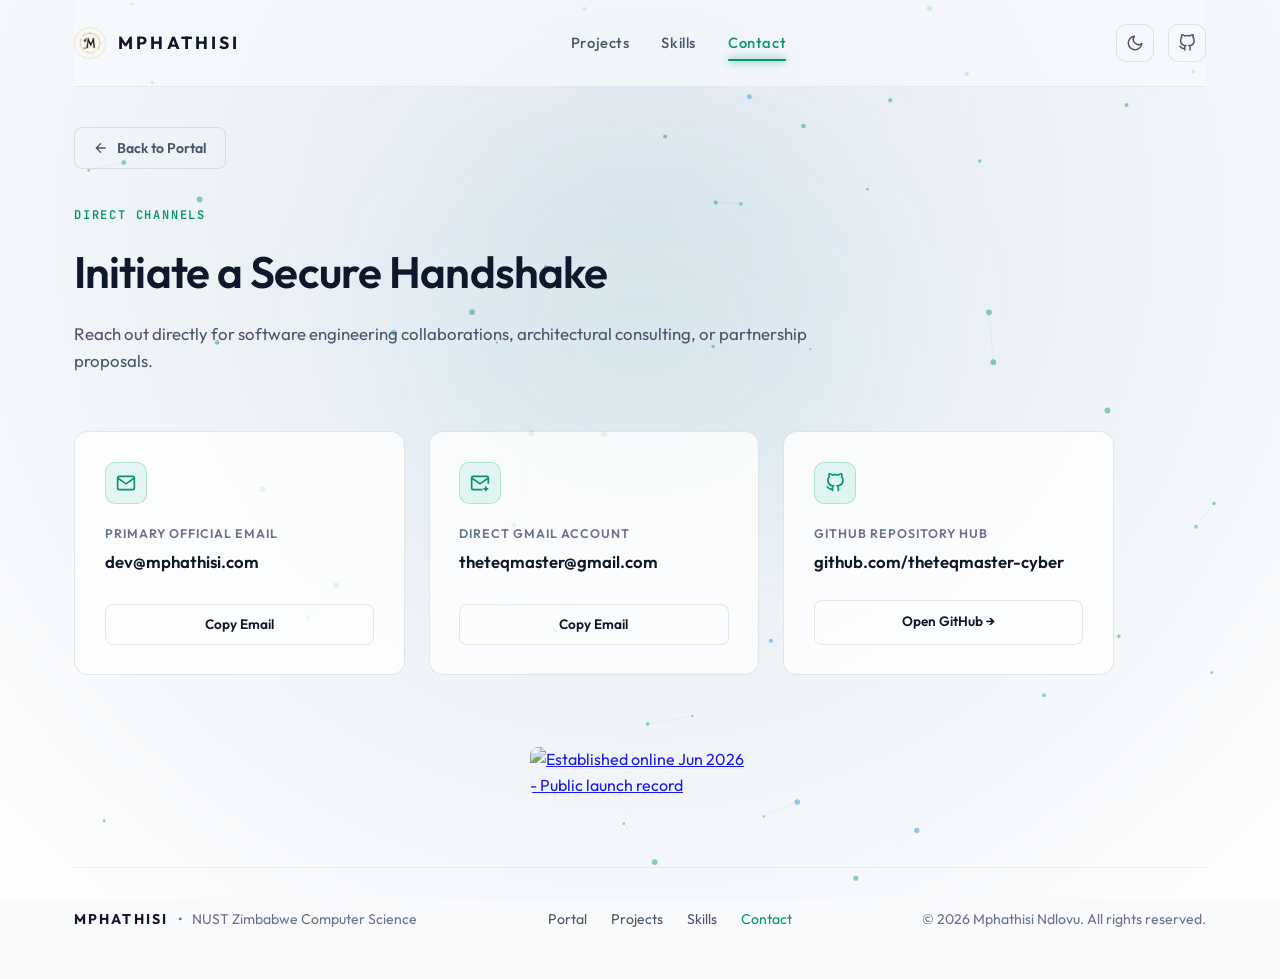
==== contact.html @ dbd2b33f "feat: restructure into dedicated multi-page cyber portal with cinematic page transitions" ====
<!DOCTYPE html>
<html lang="en" data-theme="dark">
<head>
  <meta charset="UTF-8">
  <meta name="viewport" content="width=device-width, initial-scale=1.0">
  
  <!-- Primary SEO Meta Tags -->
  <title>Contact & Direct Handshake — MPHATHISI</title>
  <meta name="title" content="Contact & Direct Handshake — MPHATHISI">
  <meta name="description" content="Initiate a secure handshake with Mphathisi Ndlovu via verified official email and direct channels.">
  <meta name="author" content="Mphathisi Ndlovu">
  <meta name="robots" content="index, follow">
  <link rel="canonical" href="https://mphathisi.com/contact.html">

  <link rel="icon" type="image/png" href="mphathisi logo.png">

  <!-- Google Fonts: Outfit, Plus Jakarta Sans, Inter & JetBrains Mono -->
  <link rel="preconnect" href="https://fonts.googleapis.com">
  <link rel="preconnect" href="https://fonts.gstatic.com" crossorigin>
  <link href="https://fonts.googleapis.com/css2?family=Inter:wght@300;400;500;600;700&family=JetBrains+Mono:wght@400;500;600&family=Outfit:wght@300;400;500;600;700;800;900&family=Plus+Jakarta+Sans:wght@400;500;600;700;800&display=swap" rel="stylesheet">

  <link rel="stylesheet" href="styles.css">
</head>
<body class="page-body">

  <canvas id="particleCanvas" aria-hidden="true"></canvas>
  <div class="cyber-glow-aura" aria-hidden="true"></div>

  <div class="site-container page-container">

    <!-- Header Navigation -->
    <header class="portal-header">
      <nav class="portal-nav" aria-label="Main Navigation">
        <a href="index.html" class="portal-brand">
          <img src="mphathisi logo.png" alt="Mphathisi Logo" class="brand-logo-img">
          <span class="brand-title">MPHATHISI</span>
        </a>

        <div class="portal-nav-links">
          <a href="projects.html" class="nav-link">Projects</a>
          <a href="skills.html" class="nav-link">Skills</a>
          <a href="contact.html" class="nav-link active">Contact</a>
        </div>

        <div class="portal-nav-actions">
          <button id="themeToggleBtn" class="theme-toggle-btn" aria-label="Toggle Theme" title="Toggle Theme">
            <svg class="theme-icon sun-icon" viewBox="0 0 24 24" fill="none" stroke="currentColor" stroke-width="2" stroke-linecap="round" stroke-linejoin="round">
              <circle cx="12" cy="12" r="5"/><path d="M12 1v2M12 21v2M4.22 4.22l1.42 1.42M18.36 18.36l1.42 1.42M1 12h2M21 12h2M4.22 19.78l1.42-1.42M18.36 5.64l1.42-1.42"/>
            </svg>
            <svg class="theme-icon moon-icon" viewBox="0 0 24 24" fill="none" stroke="currentColor" stroke-width="2" stroke-linecap="round" stroke-linejoin="round">
              <path d="M21 12.79A9 9 0 1 1 11.21 3 7 7 0 0 0 21 12.79z"/>
            </svg>
          </button>

          <a href="https://github.com/theteqmaster-cyber" target="_blank" rel="noopener noreferrer" class="nav-icon-btn" aria-label="GitHub Profile" title="GitHub">
            <svg viewBox="0 0 24 24" fill="none" stroke="currentColor" stroke-width="2"><path d="M9 19c-5 1.5-5-2.5-7-3m14 6v-3.87a3.37 3.37 0 0 0-.94-2.61c3.14-.35 6.44-1.54 6.44-7A5.44 5.44 0 0 0 20 4.77 5.07 5.07 0 0 0 19.91 1S18.73.65 16 2.48a13.38 13.38 0 0 0-7 0C6.27.65 5.09 1 5.09 1A5.07 5.07 0 0 0 5 4.77a5.44 5.44 0 0 0-1.5 3.78c0 5.42 3.3 6.61 6.44 7A3.37 3.37 0 0 0 9 18.13V22"/></svg>
          </a>
        </div>
      </nav>
    </header>

    <!-- Main Content Area -->
    <main class="page-main">

      <!-- Breadcrumb Bar -->
      <div class="page-top-bar">
        <a href="index.html" class="back-portal-btn">
          <svg viewBox="0 0 24 24" fill="none" stroke="currentColor" stroke-width="2"><path d="M19 12H5M12 19l-7-7 7-7"/></svg>
          <span>Back to Portal</span>
        </a>
      </div>

      <!-- Section Heading -->
      <div class="section-heading page-heading">
        <div class="section-tag">DIRECT CHANNELS</div>
        <h1 class="section-title">Initiate a Secure Handshake</h1>
        <p class="section-desc">Reach out directly for software engineering collaborations, architectural consulting, or partnership proposals.</p>
      </div>

      <!-- Contact Cards Grid -->
      <div class="contact-grid">

        <!-- Email 1 -->
        <div class="contact-card">
          <div class="contact-icon">
            <svg viewBox="0 0 24 24" fill="none" stroke="currentColor" stroke-width="2"><path d="M4 4h16c1.1 0 2 .9 2 2v12c0 1.1-.9 2-2 2H4c-1.1 0-2-.9-2-2V6c0-1.1.9-2 2-2z"/><polyline points="22,6 12,13 2,6"/></svg>
          </div>
          <div class="contact-details">
            <span class="contact-label">Primary Official Email</span>
            <a href="mailto:dev@mphathisi.com" class="contact-address">dev@mphathisi.com</a>
          </div>
          <button class="copy-btn" onclick="copyToClipboard('dev@mphathisi.com', this)">
            Copy Email
          </button>
        </div>

        <!-- Email 2 -->
        <div class="contact-card">
          <div class="contact-icon">
            <svg viewBox="0 0 24 24" fill="none" stroke="currentColor" stroke-width="2"><path d="M22 13V6a2 2 0 0 0-2-2H4a2 2 0 0 0-2 2v12a2 2 0 0 0 2 2h11"/><polyline points="22 6 12 13 2 6"/><path d="M19 16v6"/><path d="M16 19h6"/></svg>
          </div>
          <div class="contact-details">
            <span class="contact-label">Direct Gmail Account</span>
            <a href="mailto:theteqmaster@gmail.com" class="contact-address">theteqmaster@gmail.com</a>
          </div>
          <button class="copy-btn" onclick="copyToClipboard('theteqmaster@gmail.com', this)">
            Copy Email
          </button>
        </div>

        <!-- GitHub Profile -->
        <div class="contact-card">
          <div class="contact-icon">
            <svg viewBox="0 0 24 24" fill="none" stroke="currentColor" stroke-width="2"><path d="M9 19c-5 1.5-5-2.5-7-3m14 6v-3.87a3.37 3.37 0 0 0-.94-2.61c3.14-.35 6.44-1.54 6.44-7A5.44 5.44 0 0 0 20 4.77 5.07 5.07 0 0 0 19.91 1S18.73.65 16 2.48a13.38 13.38 0 0 0-7 0C6.27.65 5.09 1 5.09 1A5.07 5.07 0 0 0 5 4.77a5.44 5.44 0 0 0-1.5 3.78c0 5.42 3.3 6.61 6.44 7A3.37 3.37 0 0 0 9 18.13V22"/></svg>
          </div>
          <div class="contact-details">
            <span class="contact-label">GitHub Repository Hub</span>
            <a href="https://github.com/theteqmaster-cyber" target="_blank" rel="noopener" class="contact-address">github.com/theteqmaster-cyber</a>
          </div>
          <a href="https://github.com/theteqmaster-cyber" target="_blank" rel="noopener" class="visit-link-btn">
            Open GitHub →
          </a>
        </div>

      </div>

      <!-- Established Seal -->
      <div class="page-seal-wrapper">
        <a href="https://websitelaunches.com/site/mphathisi.com" target="_blank" rel="noopener" class="launch-seal-link">
          <img
            src="https://websitelaunches.com/badge/mphathisi.com.svg?theme=dark"
            alt="Established online Jun 2026 - Public launch record"
            width="220"
            height="48"
            class="launch-seal-img"
          >
        </a>
      </div>

    </main>

    <!-- Master Footer -->
    <footer class="portal-footer">
      <div class="footer-inner">
        <div class="footer-left">
          <span class="footer-title">MPHATHISI</span>
          <span class="footer-sep">•</span>
          <span class="footer-meta">NUST Zimbabwe Computer Science</span>
        </div>

        <div class="footer-center">
          <a href="index.html">Portal</a>
          <a href="projects.html">Projects</a>
          <a href="skills.html">Skills</a>
          <a href="contact.html" class="active">Contact</a>
        </div>

        <div class="footer-right">
          <p>&copy; <span id="year">2026</span> Mphathisi Ndlovu. All rights reserved.</p>
        </div>
      </div>
    </footer>

  </div>

  <script src="app.js"></script>
</body>
</html>
---- styles.css ----
/* ==========================================================================
   MPHATHISI — Cyber-Minimalist Portal Design System
   Multi-Page Architecture with Cinematic View Transitions
   ========================================================================== */

/* Modern View Transition Navigation */
@view-transition {
  navigation: auto;
}

:root {
  /* Color Palette — Cyber Abyss */
  --bg-color: #030611;
  --bg-gradient: radial-gradient(circle at 50% 28%, #0d172e 0%, #060a17 55%, #020308 100%);
  
  --text-primary: #f8fafc;
  --text-secondary: #94a3b8;
  --text-muted: #64748b;
  --text-dim: #475569;

  /* Accents */
  --accent-emerald: #10b981;
  --accent-emerald-glow: rgba(16, 185, 129, 0.25);
  --accent-cyan: #06b6d4;
  --accent-cyan-glow: rgba(6, 182, 212, 0.25);
  --accent-violet: #a78bfa;

  /* Glass System */
  --card-bg: rgba(10, 16, 30, 0.72);
  --card-bg-hover: rgba(13, 22, 42, 0.85);
  --card-border: rgba(255, 255, 255, 0.08);
  --card-border-hover: rgba(16, 185, 129, 0.4);
  --card-radius: 14px;
  --card-blur: 16px;

  /* Typography */
  --font-main: 'Outfit', 'Inter', -apple-system, BlinkMacSystemFont, sans-serif;
  --font-mono: 'JetBrains Mono', monospace;

  /* Transitions */
  --transition-smooth: all 0.35s cubic-bezier(0.16, 1, 0.3, 1);
}

/* Light Theme Variables */
[data-theme="light"] {
  --bg-color: #f8fafc;
  --bg-gradient: radial-gradient(circle at 50% 25%, #e2e8f0 0%, #f1f5f9 60%, #ffffff 100%);
  --text-primary: #0f172a;
  --text-secondary: #475569;
  --text-muted: #64748b;
  --text-dim: #94a3b8;

  --card-bg: rgba(255, 255, 255, 0.78);
  --card-bg-hover: rgba(255, 255, 255, 0.95);
  --card-border: rgba(15, 23, 42, 0.1);
  --card-border-hover: rgba(16, 185, 129, 0.6);

  --accent-emerald: #059669;
  --accent-cyan: #0284c7;
}

/* Base Reset */
*, *::before, *::after {
  box-sizing: border-box;
  margin: 0;
  padding: 0;
}

html {
  font-size: 16px;
}

body {
  font-family: var(--font-main);
  background-color: var(--bg-color);
  background-image: var(--bg-gradient);
  background-attachment: fixed;
  color: var(--text-primary);
  min-height: 100vh;
  line-height: 1.6;
  overflow-x: hidden;
  position: relative;
  transition: background 0.4s ease, color 0.4s ease;
}

/* Ambient Background Particle Canvas */
#particleCanvas {
  position: fixed;
  top: 0;
  left: 0;
  width: 100vw;
  height: 100vh;
  z-index: 0;
  pointer-events: none;
}

/* Cyber Glow Aura */
.cyber-glow-aura {
  position: fixed;
  top: 15%;
  left: 50%;
  transform: translateX(-50%);
  width: 750px;
  height: 400px;
  background: radial-gradient(circle, rgba(16, 185, 129, 0.07) 0%, rgba(6, 182, 212, 0.04) 45%, transparent 70%);
  filter: blur(80px);
  pointer-events: none;
  z-index: 0;
}

/* Page Transition Animations */
.site-container {
  position: relative;
  z-index: 1;
  max-width: 1180px;
  margin: 0 auto;
  padding: 0 1.5rem;
  display: flex;
  flex-direction: column;
  min-height: 100vh;
  animation: pageFadeIn 0.35s cubic-bezier(0.16, 1, 0.3, 1) forwards;
}

body.page-exiting .site-container {
  animation: pageFadeOut 0.2s ease-in forwards;
}

@keyframes pageFadeIn {
  from {
    opacity: 0;
    transform: translateY(8px);
  }
  to {
    opacity: 1;
    transform: translateY(0);
  }
}

@keyframes pageFadeOut {
  from {
    opacity: 1;
    transform: translateY(0);
  }
  to {
    opacity: 0;
    transform: translateY(-8px);
  }
}

/* ==========================================================================
   Header & Navigation
   ========================================================================== */
.portal-header {
  padding: 1.5rem 0;
  position: sticky;
  top: 0;
  z-index: 100;
  backdrop-filter: blur(12px);
  -webkit-backdrop-filter: blur(12px);
  background: rgba(3, 6, 17, 0.4);
  border-bottom: 1px solid rgba(255, 255, 255, 0.05);
}

[data-theme="light"] .portal-header {
  background: rgba(248, 250, 252, 0.65);
  border-bottom: 1px solid rgba(15, 23, 42, 0.06);
}

.portal-nav {
  display: flex;
  align-items: center;
  justify-content: space-between;
}

.portal-brand {
  display: flex;
  align-items: center;
  gap: 0.75rem;
  text-decoration: none;
  color: var(--text-primary);
  transition: transform 0.2s ease;
}

.portal-brand:hover {
  transform: translateY(-1px);
}

.brand-logo-img {
  width: 32px;
  height: 32px;
  border-radius: 50%;
  object-fit: cover;
  border: 1px solid var(--card-border);
}

.brand-title {
  font-size: 1.1rem;
  font-weight: 700;
  letter-spacing: 0.18em;
  color: var(--text-primary);
}

.portal-nav-links {
  display: flex;
  align-items: center;
  gap: 2rem;
}

.nav-link {
  color: var(--text-secondary);
  text-decoration: none;
  font-size: 0.92rem;
  font-weight: 500;
  letter-spacing: 0.04em;
  transition: color 0.2s ease;
  position: relative;
}

.nav-link:hover, .nav-link.active {
  color: var(--accent-emerald);
}

.nav-link.active::after {
  content: '';
  position: absolute;
  bottom: -6px;
  left: 0;
  right: 0;
  height: 2px;
  background-color: var(--accent-emerald);
  border-radius: 2px;
  box-shadow: 0 0 8px var(--accent-emerald);
}

.portal-nav-actions {
  display: flex;
  align-items: center;
  gap: 0.85rem;
}

.theme-toggle-btn, .nav-icon-btn {
  background: rgba(255, 255, 255, 0.05);
  border: 1px solid var(--card-border);
  color: var(--text-secondary);
  width: 38px;
  height: 38px;
  border-radius: 10px;
  display: flex;
  align-items: center;
  justify-content: center;
  cursor: pointer;
  transition: var(--transition-smooth);
  text-decoration: none;
}

.theme-toggle-btn:hover, .nav-icon-btn:hover {
  color: var(--accent-emerald);
  border-color: var(--accent-emerald);
  background: rgba(16, 185, 129, 0.1);
  transform: translateY(-2px);
}

.theme-icon, .nav-icon-btn svg {
  width: 18px;
  height: 18px;
}

[data-theme="dark"] .sun-icon { display: block; }
[data-theme="dark"] .moon-icon { display: none; }
[data-theme="light"] .sun-icon { display: none; }
[data-theme="light"] .moon-icon { display: block; }

/* ==========================================================================
   Home Portal Framing (Pure Centered View)
   ========================================================================== */
.portal-container {
  min-height: 100vh;
}

.portal-main {
  flex: 1;
  display: flex;
  align-items: center;
  justify-content: center;
}

.portal-hero {
  width: 100%;
  display: flex;
  align-items: center;
  justify-content: center;
  text-align: center;
  padding: 2.5rem 0 3rem;
}

.hero-inner {
  max-width: 1020px;
  width: 100%;
}

/* Large Wide-Tracked Geometric Title */
.portal-title {
  font-size: clamp(2.4rem, 6.5vw, 4.4rem);
  font-weight: 600;
  letter-spacing: 0.32em;
  text-indent: 0.32em; /* Offsets trailing letter-spacing to ensure absolute center */
  text-transform: uppercase;
  color: #f1f5f9;
  margin-bottom: 1.5rem;
  line-height: 1.15;
  text-shadow: 0 4px 20px rgba(0, 0, 0, 0.5);
}

[data-theme="light"] .portal-title {
  color: #0f172a;
  text-shadow: none;
}

/* Minimal Authoritative Subtitle */
.portal-subtitle {
  font-size: clamp(1rem, 1.8vw, 1.15rem);
  line-height: 1.75;
  color: var(--text-secondary);
  max-width: 680px;
  margin: 0 auto 3.5rem;
  font-weight: 350;
}

/* 3 Gateway Cards Container */
.gateway-cards {
  display: grid;
  grid-template-columns: repeat(3, 1fr);
  gap: 1.5rem;
  max-width: 980px;
  margin: 0 auto 2.75rem;
  width: 100%;
}

/* Single Gateway Card */
.gateway-card {
  background: var(--card-bg);
  border: 1px solid var(--card-border);
  border-radius: var(--card-radius);
  padding: 2.2rem 1.85rem;
  text-decoration: none;
  backdrop-filter: blur(var(--card-blur));
  -webkit-backdrop-filter: blur(var(--card-blur));
  transition: var(--transition-smooth);
  display: flex;
  flex-direction: column;
  text-align: left;
  position: relative;
  overflow: hidden;
  box-shadow: inset 0 1px 0 rgba(255, 255, 255, 0.05);
}

.gateway-card:hover {
  transform: translateY(-6px);
  background: var(--card-bg-hover);
  border-color: var(--card-border-hover);
  box-shadow: 0 20px 40px -10px var(--accent-emerald-glow), inset 0 1px 0 rgba(255, 255, 255, 0.12);
}

/* Neon Terminal Emerald Card Title */
.gateway-card .card-title {
  color: var(--accent-emerald);
  font-size: 1.3rem;
  font-weight: 600;
  margin-bottom: 0.8rem;
  letter-spacing: 0.03em;
}

.gateway-card .card-desc {
  color: var(--text-secondary);
  font-size: 0.92rem;
  line-height: 1.6;
  margin-bottom: 1.5rem;
  flex-grow: 1;
}

.card-footer-link {
  display: inline-flex;
  align-items: center;
  gap: 0.45rem;
  font-size: 0.85rem;
  font-weight: 600;
  color: var(--accent-emerald);
  opacity: 0.8;
  transition: opacity 0.2s ease, transform 0.2s ease;
}

.gateway-card:hover .card-footer-link {
  opacity: 1;
  transform: translateX(4px);
}

.arrow-svg {
  width: 15px;
  height: 15px;
}

/* Seal & teqmaster26 alias */
.hero-seal-wrapper {
  display: flex;
  flex-direction: column;
  align-items: center;
  gap: 0.85rem;
  margin-top: 1rem;
}

.launch-seal-link {
  display: inline-block;
  transition: transform 0.3s ease, opacity 0.3s ease;
  opacity: 0.9;
}

.launch-seal-link:hover {
  transform: translateY(-2px);
  opacity: 1;
}

.launch-seal-img {
  display: block;
  height: auto;
  border-radius: 8px;
}

.portal-alias {
  font-family: var(--font-mono);
  font-size: 0.85rem;
  color: var(--text-dim);
  letter-spacing: 0.2em;
}

/* ==========================================================================
   Dedicated Pages Layout (Projects, Skills, Contact)
   ========================================================================== */
.page-main {
  flex: 1;
  padding: 2.5rem 0 4.5rem;
}

.page-top-bar {
  margin-bottom: 2rem;
}

.back-portal-btn {
  display: inline-flex;
  align-items: center;
  gap: 0.5rem;
  color: var(--text-secondary);
  background: rgba(255, 255, 255, 0.04);
  border: 1px solid var(--card-border);
  padding: 0.55rem 1.15rem;
  border-radius: 8px;
  text-decoration: none;
  font-size: 0.88rem;
  font-weight: 600;
  transition: var(--transition-smooth);
}

.back-portal-btn svg {
  width: 16px;
  height: 16px;
  transition: transform 0.2s ease;
}

.back-portal-btn:hover {
  color: var(--accent-emerald);
  border-color: var(--accent-emerald);
  background: rgba(16, 185, 129, 0.1);
  transform: translateX(-4px);
}

.page-heading {
  text-align: left;
  max-width: 800px;
  margin-bottom: 3.5rem;
}

.section-tag {
  display: inline-block;
  font-family: var(--font-mono);
  font-size: 0.75rem;
  font-weight: 600;
  letter-spacing: 0.15em;
  color: var(--accent-emerald);
  margin-bottom: 0.75rem;
  text-transform: uppercase;
}

.section-title {
  font-size: clamp(2rem, 4vw, 2.75rem);
  font-weight: 600;
  color: var(--text-primary);
  margin-bottom: 0.85rem;
  letter-spacing: -0.02em;
}

.section-desc {
  font-size: 1.05rem;
  color: var(--text-secondary);
  line-height: 1.6;
}

.page-seal-wrapper {
  display: flex;
  justify-content: center;
  margin-top: 4.5rem;
}

/* ==========================================================================
   Cards Grids & Card Components
   ========================================================================== */
.cards-grid {
  display: grid;
  grid-template-columns: repeat(auto-fit, minmax(320px, 1fr));
  gap: 1.5rem;
}

/* Nexus Minimal Cards */
.nexus-card {
  background: var(--card-bg);
  border: 1px solid var(--card-border);
  border-radius: var(--card-radius);
  padding: 1.85rem;
  backdrop-filter: blur(var(--card-blur));
  -webkit-backdrop-filter: blur(var(--card-blur));
  text-decoration: none;
  color: var(--text-primary);
  transition: var(--transition-smooth);
  display: flex;
  flex-direction: column;
  position: relative;
}

.nexus-card:hover {
  transform: translateY(-5px);
  background: var(--card-bg-hover);
  border-color: var(--card-border-hover);
  box-shadow: 0 16px 36px -10px var(--accent-emerald-glow);
}

.nexus-card-header {
  display: flex;
  align-items: center;
  justify-content: space-between;
  margin-bottom: 1.15rem;
}

.status-indicator {
  display: inline-flex;
  align-items: center;
  gap: 0.4rem;
  font-size: 0.72rem;
  font-weight: 700;
  letter-spacing: 0.1em;
  color: #10b981;
  background: rgba(16, 185, 129, 0.12);
  padding: 0.25rem 0.6rem;
  border-radius: 20px;
  border: 1px solid rgba(16, 185, 129, 0.25);
}

.status-dot {
  width: 6px;
  height: 6px;
  border-radius: 50%;
  background-color: #10b981;
  box-shadow: 0 0 8px #10b981;
  animation: pulseDot 2s infinite;
}

@keyframes pulseDot {
  0%, 100% { opacity: 1; }
  50% { opacity: 0.35; }
}

.nexus-tag {
  font-family: var(--font-mono);
  font-size: 0.72rem;
  font-weight: 600;
  color: var(--text-muted);
  letter-spacing: 0.08em;
}

.badge-emerald {
  font-family: var(--font-mono);
  font-size: 0.72rem;
  font-weight: 700;
  letter-spacing: 0.08em;
  color: #10b981;
  background: rgba(16, 185, 129, 0.12);
  padding: 0.25rem 0.6rem;
  border-radius: 6px;
  border: 1px solid rgba(16, 185, 129, 0.25);
}

.badge-cyan {
  font-family: var(--font-mono);
  font-size: 0.72rem;
  font-weight: 700;
  letter-spacing: 0.08em;
  color: #06b6d4;
  background: rgba(6, 182, 212, 0.12);
  padding: 0.25rem 0.6rem;
  border-radius: 6px;
  border: 1px solid rgba(6, 182, 212, 0.25);
}

.nexus-card-title {
  font-size: 1.18rem;
  font-weight: 600;
  color: var(--text-primary);
  margin-bottom: 0.65rem;
}

.nexus-card-desc {
  font-size: 0.9rem;
  color: var(--text-secondary);
  line-height: 1.6;
  margin-bottom: 1.5rem;
  flex-grow: 1;
}

.nexus-footer {
  display: flex;
  align-items: center;
  justify-content: space-between;
  padding-top: 1rem;
  border-top: 1px solid rgba(255, 255, 255, 0.06);
}

[data-theme="light"] .nexus-footer {
  border-top: 1px solid rgba(15, 23, 42, 0.06);
}

.nexus-meta {
  font-size: 0.8rem;
  color: var(--text-muted);
  font-family: var(--font-mono);
}

.nexus-card:hover .arrow-svg {
  transform: translateX(4px);
  color: var(--accent-emerald);
}

.card-inline-link {
  color: var(--accent-emerald);
  text-decoration: none;
  font-size: 0.85rem;
  font-weight: 600;
  transition: transform 0.2s ease;
}

.card-inline-link:hover {
  transform: translateX(3px);
}

/* ==========================================================================
   Contact Cards Grid
   ========================================================================== */
.contact-grid {
  display: grid;
  grid-template-columns: repeat(auto-fit, minmax(300px, 1fr));
  gap: 1.5rem;
  max-width: 1040px;
}

.contact-card {
  background: var(--card-bg);
  border: 1px solid var(--card-border);
  border-radius: var(--card-radius);
  padding: 1.85rem;
  backdrop-filter: blur(var(--card-blur));
  -webkit-backdrop-filter: blur(var(--card-blur));
  display: flex;
  flex-direction: column;
  transition: var(--transition-smooth);
}

.contact-card:hover {
  transform: translateY(-4px);
  border-color: var(--card-border-hover);
  background: var(--card-bg-hover);
}

.contact-icon {
  width: 42px;
  height: 42px;
  border-radius: 10px;
  background: rgba(16, 185, 129, 0.1);
  border: 1px solid rgba(16, 185, 129, 0.25);
  display: flex;
  align-items: center;
  justify-content: center;
  margin-bottom: 1.25rem;
  color: var(--accent-emerald);
}

.contact-icon svg {
  width: 20px;
  height: 20px;
}

.contact-details {
  margin-bottom: 1.5rem;
  flex-grow: 1;
}

.contact-label {
  display: block;
  font-size: 0.78rem;
  font-weight: 600;
  text-transform: uppercase;
  letter-spacing: 0.08em;
  color: var(--text-muted);
  margin-bottom: 0.35rem;
}

.contact-address {
  font-size: 1.05rem;
  font-weight: 600;
  color: var(--text-primary);
  text-decoration: none;
  transition: color 0.2s ease;
  word-break: break-all;
}

.contact-address:hover {
  color: var(--accent-emerald);
}

.copy-btn, .visit-link-btn {
  background: rgba(255, 255, 255, 0.06);
  border: 1px solid var(--card-border);
  color: var(--text-primary);
  padding: 0.65rem 1.15rem;
  border-radius: 8px;
  font-size: 0.85rem;
  font-weight: 600;
  cursor: pointer;
  transition: var(--transition-smooth);
  text-align: center;
  text-decoration: none;
  font-family: var(--font-main);
}

.copy-btn:hover, .visit-link-btn:hover {
  background: var(--accent-emerald);
  border-color: var(--accent-emerald);
  color: #030611;
}

/* ==========================================================================
   Footer
   ========================================================================== */
.portal-footer {
  padding: 2.5rem 0 3rem;
  border-top: 1px solid rgba(255, 255, 255, 0.05);
  margin-top: auto;
}

[data-theme="light"] .portal-footer {
  border-top: 1px solid rgba(15, 23, 42, 0.06);
}

.footer-inner {
  display: flex;
  align-items: center;
  justify-content: space-between;
  flex-wrap: wrap;
  gap: 1.5rem;
  font-size: 0.88rem;
  color: var(--text-muted);
}

.footer-left {
  display: flex;
  align-items: center;
  gap: 0.6rem;
}

.footer-title {
  font-weight: 700;
  letter-spacing: 0.15em;
  color: var(--text-primary);
}

.footer-center {
  display: flex;
  gap: 1.5rem;
}

.footer-center a {
  color: var(--text-secondary);
  text-decoration: none;
  transition: color 0.2s ease;
}

.footer-center a:hover, .footer-center a.active {
  color: var(--accent-emerald);
}

/* ==========================================================================
   Responsive Adaptations
   ========================================================================== */
@media (max-width: 880px) {
  .gateway-cards {
    grid-template-columns: 1fr;
    max-width: 480px;
  }

  .portal-title {
    letter-spacing: 0.22em;
    text-indent: 0.22em;
  }

  .portal-nav-links {
    display: none;
  }

  .footer-inner {
    flex-direction: column;
    text-align: center;
  }
}
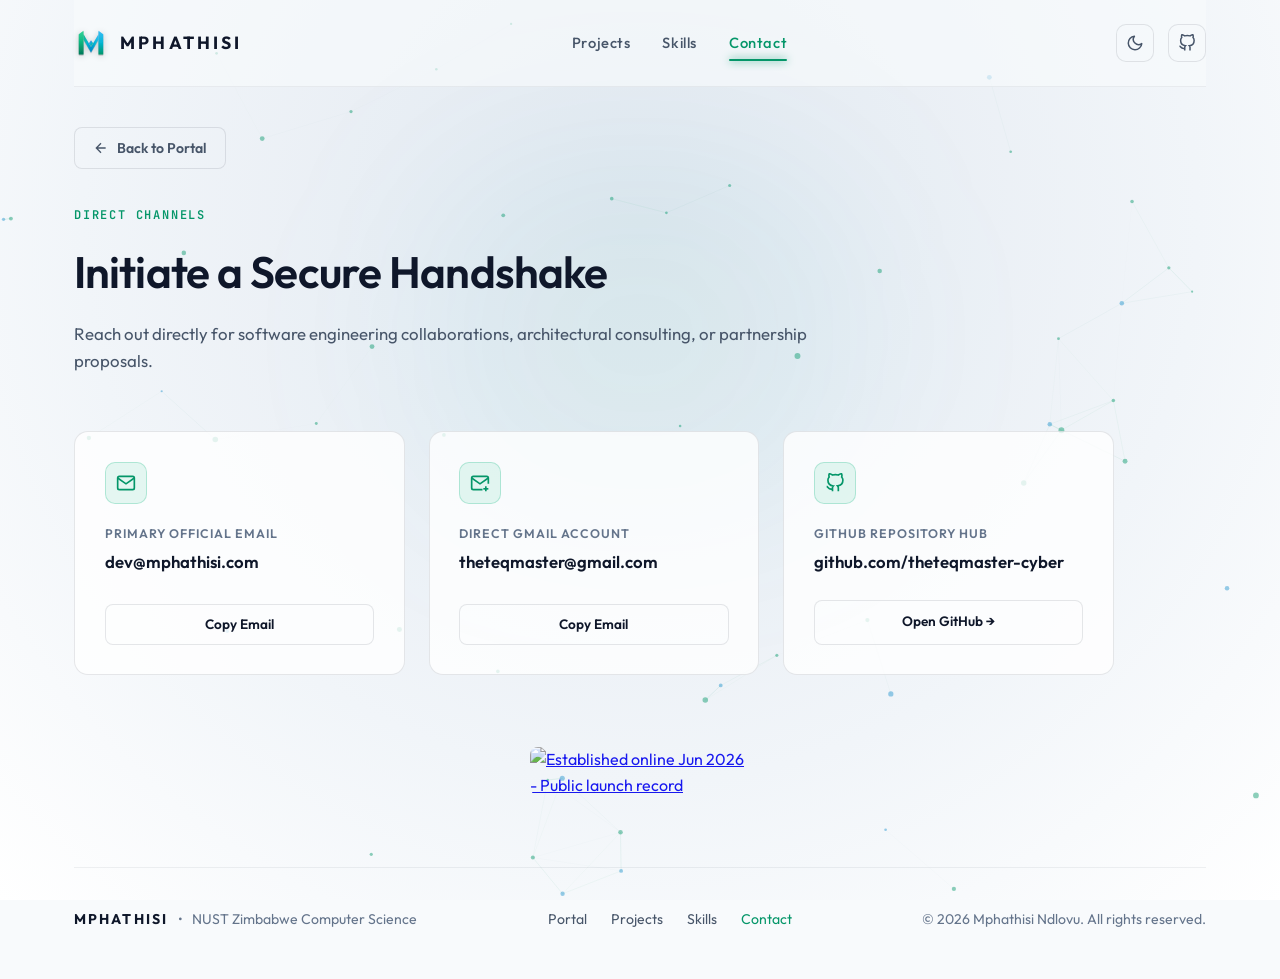
==== commit 62c9bd48: "feat: replace legacy logo with custom transparent cyber-geometric M monogram and full favicon suite" ====
--- a/contact.html
+++ b/contact.html
@@ -12,7 +12,11 @@
   <meta name="robots" content="index, follow">
   <link rel="canonical" href="https://mphathisi.com/contact.html">
 
-  <link rel="icon" type="image/png" href="mphathisi logo.png">
+  <!-- Favicon & Touch Icons -->
+  <link rel="icon" type="image/svg+xml" href="favicon.svg">
+  <link rel="icon" type="image/png" sizes="32x32" href="favicon-32x32.png">
+  <link rel="icon" type="image/png" sizes="16x16" href="favicon-16x16.png">
+  <link rel="apple-touch-icon" sizes="180x180" href="apple-touch-icon.png">
 
   <!-- Google Fonts: Outfit, Plus Jakarta Sans, Inter & JetBrains Mono -->
   <link rel="preconnect" href="https://fonts.googleapis.com">
@@ -32,7 +36,7 @@
     <header class="portal-header">
       <nav class="portal-nav" aria-label="Main Navigation">
         <a href="index.html" class="portal-brand">
-          <img src="mphathisi logo.png" alt="Mphathisi Logo" class="brand-logo-img">
+          <img src="logo.svg" alt="Mphathisi Logo" class="brand-logo-img">
           <span class="brand-title">MPHATHISI</span>
         </a>
 
--- a/styles.css
+++ b/styles.css
@@ -186,11 +186,24 @@
 }
 
 .brand-logo-img {
-  width: 32px;
-  height: 32px;
-  border-radius: 50%;
-  object-fit: cover;
-  border: 1px solid var(--card-border);
+  width: 34px;
+  height: 34px;
+  border-radius: 0;
+  object-fit: contain;
+  border: none;
+  background: transparent;
+  display: block;
+  transition: transform 0.25s ease, filter 0.25s ease;
+  filter: drop-shadow(0 0 8px rgba(16, 185, 129, 0.45));
+}
+
+[data-theme="light"] .brand-logo-img {
+  filter: drop-shadow(0 1px 3px rgba(0, 0, 0, 0.2));
+}
+
+.portal-brand:hover .brand-logo-img {
+  transform: scale(1.08);
+  filter: drop-shadow(0 0 12px rgba(6, 182, 212, 0.65));
 }
 
 .brand-title {
@@ -298,22 +311,47 @@
   width: 100%;
 }
 
-/* Large Wide-Tracked Geometric Title */
+/* Large Wide-Tracked Geometric Title with Kinetic Letters */
 .portal-title {
   font-size: clamp(2.4rem, 6.5vw, 4.4rem);
   font-weight: 600;
-  letter-spacing: 0.32em;
-  text-indent: 0.32em; /* Offsets trailing letter-spacing to ensure absolute center */
   text-transform: uppercase;
   color: #f1f5f9;
   margin-bottom: 1.5rem;
   line-height: 1.15;
   text-shadow: 0 4px 20px rgba(0, 0, 0, 0.5);
+  display: inline-flex;
+  justify-content: center;
+  align-items: center;
+  position: relative;
+  user-select: none;
 }
 
 [data-theme="light"] .portal-title {
   color: #0f172a;
   text-shadow: none;
+}
+
+.kinetic-letter {
+  display: inline-block;
+  position: relative;
+  will-change: transform, opacity, filter;
+  margin-right: 0.32em;
+  transition: transform 1.35s cubic-bezier(0.16, 1.25, 0.35, 1),
+              opacity 1.1s ease,
+              filter 1.1s ease,
+              color 0.4s ease,
+              text-shadow 0.4s ease;
+  cursor: pointer;
+}
+
+.kinetic-letter:last-child {
+  margin-right: 0;
+}
+
+.kinetic-letter.locked-in {
+  color: var(--accent-emerald) !important;
+  text-shadow: 0 0 16px rgba(16, 185, 129, 0.85), 0 0 32px rgba(16, 185, 129, 0.45) !important;
 }
 
 /* Minimal Authoritative Subtitle */
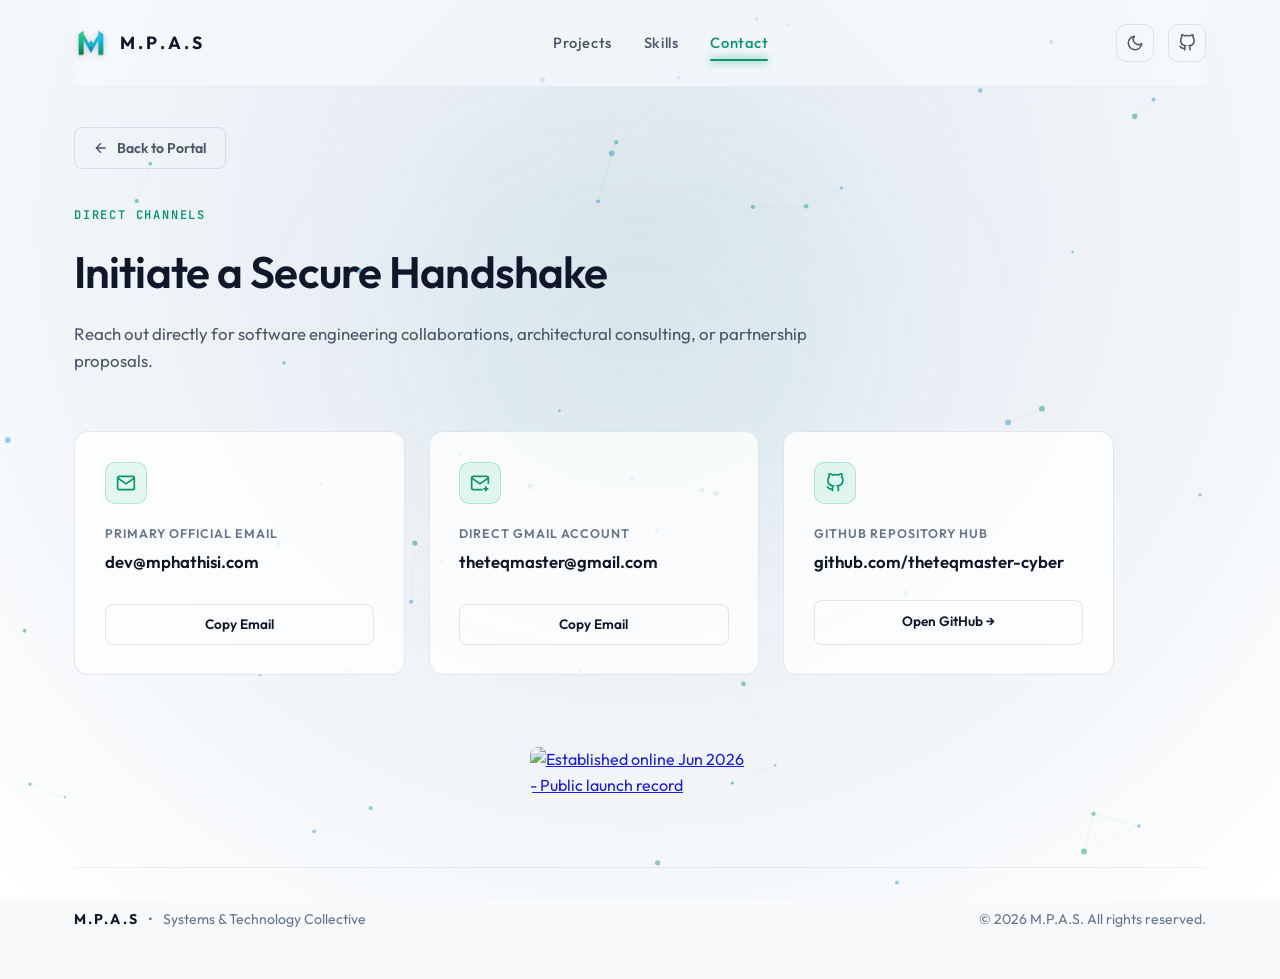
==== commit affb0003: "feat: rebrand to M.P.A.S collective and hide footer links (projects, skills, contact, github)" ====
--- a/contact.html
+++ b/contact.html
@@ -36,8 +36,8 @@
     <header class="portal-header">
       <nav class="portal-nav" aria-label="Main Navigation">
         <a href="index.html" class="portal-brand">
-          <img src="logo.svg" alt="Mphathisi Logo" class="brand-logo-img">
-          <span class="brand-title">MPHATHISI</span>
+          <img src="logo.svg" alt="M.P.A.S Logo" class="brand-logo-img">
+          <span class="brand-title">M.P.A.S</span>
         </a>
 
         <div class="portal-nav-links">
@@ -147,20 +147,22 @@
     <footer class="portal-footer">
       <div class="footer-inner">
         <div class="footer-left">
-          <span class="footer-title">MPHATHISI</span>
+          <span class="footer-title">M.P.A.S</span>
           <span class="footer-sep">•</span>
-          <span class="footer-meta">NUST Zimbabwe Computer Science</span>
+          <span class="footer-meta">Systems & Technology Collective</span>
         </div>
 
+        <!--
         <div class="footer-center">
           <a href="index.html">Portal</a>
           <a href="projects.html">Projects</a>
           <a href="skills.html">Skills</a>
           <a href="contact.html" class="active">Contact</a>
         </div>
+        -->
 
         <div class="footer-right">
-          <p>&copy; <span id="year">2026</span> Mphathisi Ndlovu. All rights reserved.</p>
+          <p>&copy; <span id="year">2026</span> M.P.A.S. All rights reserved.</p>
         </div>
       </div>
     </footer>
--- a/styles.css
+++ b/styles.css
@@ -1,5 +1,5 @@
 /* ==========================================================================
-   MPHATHISI — Cyber-Minimalist Portal Design System
+   M.P.A.S — Cyber-Minimalist Portal Design System
    Multi-Page Architecture with Cinematic View Transitions
    ========================================================================== */
 
@@ -336,13 +336,19 @@
   display: inline-block;
   position: relative;
   will-change: transform, opacity, filter;
-  margin-right: 0.32em;
+  margin-right: 0.1em;
   transition: transform 1.35s cubic-bezier(0.16, 1.25, 0.35, 1),
               opacity 1.1s ease,
               filter 1.1s ease,
               color 0.4s ease,
               text-shadow 0.4s ease;
   cursor: pointer;
+}
+
+.kinetic-letter.dot {
+  margin-right: 0.28em;
+  margin-left: 0.04em;
+  color: var(--accent-emerald);
 }
 
 .kinetic-letter:last-child {
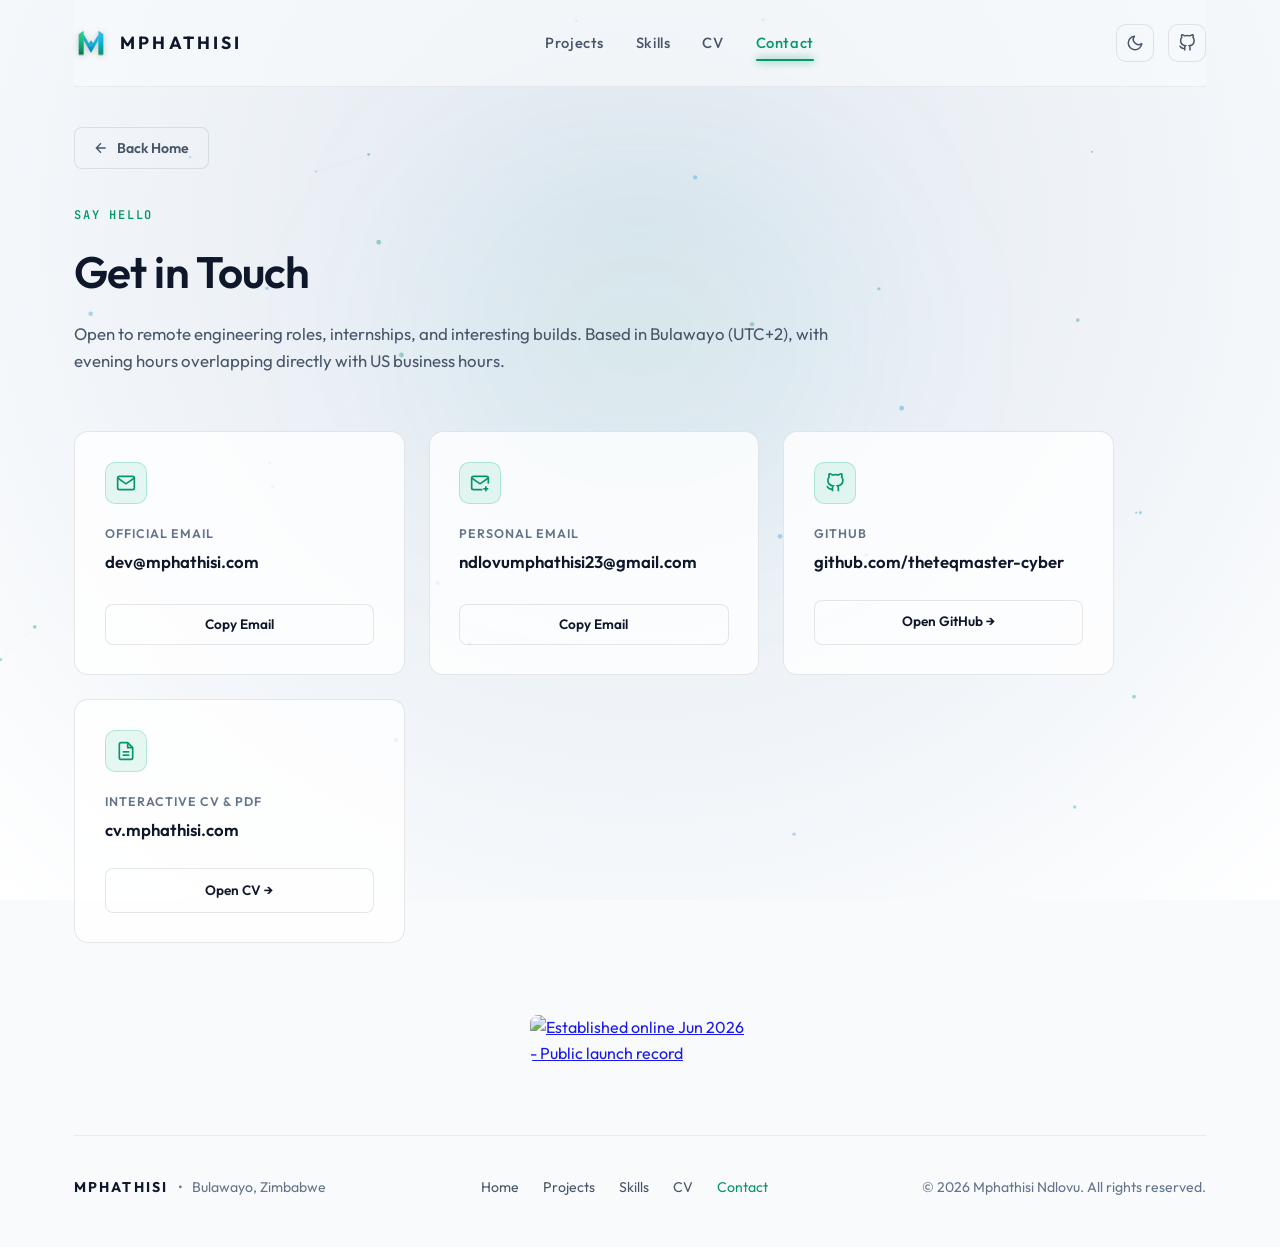
==== commit 0c160c33: "feat: restore personal mphathisi.com showcase with clean, jargon-free copy, hackathon highlights, an" ====
--- a/contact.html
+++ b/contact.html
@@ -3,25 +3,22 @@
 <head>
   <meta charset="UTF-8">
   <meta name="viewport" content="width=device-width, initial-scale=1.0">
-  
-  <!-- Primary SEO Meta Tags -->
-  <title>Contact & Direct Handshake — MPHATHISI</title>
-  <meta name="title" content="Contact & Direct Handshake — MPHATHISI">
-  <meta name="description" content="Initiate a secure handshake with Mphathisi Ndlovu via verified official email and direct channels.">
+
+  <title>Contact — MPHATHISI</title>
+  <meta name="title" content="Contact — MPHATHISI">
+  <meta name="description" content="Get in touch with Mphathisi Ndlovu for remote product engineering, internships, or project collaborations.">
   <meta name="author" content="Mphathisi Ndlovu">
   <meta name="robots" content="index, follow">
   <link rel="canonical" href="https://mphathisi.com/contact.html">
 
-  <!-- Favicon & Touch Icons -->
   <link rel="icon" type="image/svg+xml" href="favicon.svg">
   <link rel="icon" type="image/png" sizes="32x32" href="favicon-32x32.png">
   <link rel="icon" type="image/png" sizes="16x16" href="favicon-16x16.png">
   <link rel="apple-touch-icon" sizes="180x180" href="apple-touch-icon.png">
 
-  <!-- Google Fonts: Outfit, Plus Jakarta Sans, Inter & JetBrains Mono -->
   <link rel="preconnect" href="https://fonts.googleapis.com">
   <link rel="preconnect" href="https://fonts.gstatic.com" crossorigin>
-  <link href="https://fonts.googleapis.com/css2?family=Inter:wght@300;400;500;600;700&family=JetBrains+Mono:wght@400;500;600&family=Outfit:wght@300;400;500;600;700;800;900&family=Plus+Jakarta+Sans:wght@400;500;600;700;800&display=swap" rel="stylesheet">
+  <link href="https://fonts.googleapis.com/css2?family=Inter:wght@400;500;600&family=JetBrains+Mono:wght@400;500;600&family=Outfit:wght@400;500;600;700&display=swap" rel="stylesheet">
 
   <link rel="stylesheet" href="styles.css">
 </head>
@@ -36,13 +33,14 @@
     <header class="portal-header">
       <nav class="portal-nav" aria-label="Main Navigation">
         <a href="index.html" class="portal-brand">
-          <img src="logo.svg" alt="M.P.A.S Logo" class="brand-logo-img">
-          <span class="brand-title">M.P.A.S</span>
+          <img src="logo.svg" alt="Mphathisi Logo" class="brand-logo-img">
+          <span class="brand-title">MPHATHISI</span>
         </a>
 
         <div class="portal-nav-links">
           <a href="projects.html" class="nav-link">Projects</a>
           <a href="skills.html" class="nav-link">Skills</a>
+          <a href="https://cv.mphathisi.com" target="_blank" rel="noopener noreferrer" class="nav-link">CV</a>
           <a href="contact.html" class="nav-link active">Contact</a>
         </div>
 
@@ -66,31 +64,29 @@
     <!-- Main Content Area -->
     <main class="page-main">
 
-      <!-- Breadcrumb Bar -->
       <div class="page-top-bar">
         <a href="index.html" class="back-portal-btn">
           <svg viewBox="0 0 24 24" fill="none" stroke="currentColor" stroke-width="2"><path d="M19 12H5M12 19l-7-7 7-7"/></svg>
-          <span>Back to Portal</span>
+          <span>Back Home</span>
         </a>
       </div>
 
-      <!-- Section Heading -->
       <div class="section-heading page-heading">
-        <div class="section-tag">DIRECT CHANNELS</div>
-        <h1 class="section-title">Initiate a Secure Handshake</h1>
-        <p class="section-desc">Reach out directly for software engineering collaborations, architectural consulting, or partnership proposals.</p>
+        <div class="section-tag">SAY HELLO</div>
+        <h1 class="section-title">Get in Touch</h1>
+        <p class="section-desc">Open to remote engineering roles, internships, and interesting builds. Based in Bulawayo (UTC+2), with evening hours overlapping directly with US business hours.</p>
       </div>
 
       <!-- Contact Cards Grid -->
       <div class="contact-grid">
 
-        <!-- Email 1 -->
+        <!-- Official Email -->
         <div class="contact-card">
           <div class="contact-icon">
             <svg viewBox="0 0 24 24" fill="none" stroke="currentColor" stroke-width="2"><path d="M4 4h16c1.1 0 2 .9 2 2v12c0 1.1-.9 2-2 2H4c-1.1 0-2-.9-2-2V6c0-1.1.9-2 2-2z"/><polyline points="22,6 12,13 2,6"/></svg>
           </div>
           <div class="contact-details">
-            <span class="contact-label">Primary Official Email</span>
+            <span class="contact-label">Official Email</span>
             <a href="mailto:dev@mphathisi.com" class="contact-address">dev@mphathisi.com</a>
           </div>
           <button class="copy-btn" onclick="copyToClipboard('dev@mphathisi.com', this)">
@@ -98,37 +94,50 @@
           </button>
         </div>
 
-        <!-- Email 2 -->
+        <!-- Direct Gmail -->
         <div class="contact-card">
           <div class="contact-icon">
             <svg viewBox="0 0 24 24" fill="none" stroke="currentColor" stroke-width="2"><path d="M22 13V6a2 2 0 0 0-2-2H4a2 2 0 0 0-2 2v12a2 2 0 0 0 2 2h11"/><polyline points="22 6 12 13 2 6"/><path d="M19 16v6"/><path d="M16 19h6"/></svg>
           </div>
           <div class="contact-details">
-            <span class="contact-label">Direct Gmail Account</span>
-            <a href="mailto:theteqmaster@gmail.com" class="contact-address">theteqmaster@gmail.com</a>
+            <span class="contact-label">Personal Email</span>
+            <a href="mailto:ndlovumphathisi23@gmail.com" class="contact-address">ndlovumphathisi23@gmail.com</a>
           </div>
-          <button class="copy-btn" onclick="copyToClipboard('theteqmaster@gmail.com', this)">
+          <button class="copy-btn" onclick="copyToClipboard('ndlovumphathisi23@gmail.com', this)">
             Copy Email
           </button>
         </div>
 
-        <!-- GitHub Profile -->
+        <!-- GitHub -->
         <div class="contact-card">
           <div class="contact-icon">
             <svg viewBox="0 0 24 24" fill="none" stroke="currentColor" stroke-width="2"><path d="M9 19c-5 1.5-5-2.5-7-3m14 6v-3.87a3.37 3.37 0 0 0-.94-2.61c3.14-.35 6.44-1.54 6.44-7A5.44 5.44 0 0 0 20 4.77 5.07 5.07 0 0 0 19.91 1S18.73.65 16 2.48a13.38 13.38 0 0 0-7 0C6.27.65 5.09 1 5.09 1A5.07 5.07 0 0 0 5 4.77a5.44 5.44 0 0 0-1.5 3.78c0 5.42 3.3 6.61 6.44 7A3.37 3.37 0 0 0 9 18.13V22"/></svg>
           </div>
           <div class="contact-details">
-            <span class="contact-label">GitHub Repository Hub</span>
-            <a href="https://github.com/theteqmaster-cyber" target="_blank" rel="noopener" class="contact-address">github.com/theteqmaster-cyber</a>
+            <span class="contact-label">GitHub</span>
+            <a href="https://github.com/theteqmaster-cyber" target="_blank" rel="noopener noreferrer" class="contact-address">github.com/theteqmaster-cyber</a>
           </div>
-          <a href="https://github.com/theteqmaster-cyber" target="_blank" rel="noopener" class="visit-link-btn">
+          <a href="https://github.com/theteqmaster-cyber" target="_blank" rel="noopener noreferrer" class="visit-link-btn">
             Open GitHub →
+          </a>
+        </div>
+
+        <!-- Interactive CV -->
+        <div class="contact-card">
+          <div class="contact-icon">
+            <svg viewBox="0 0 24 24" fill="none" stroke="currentColor" stroke-width="2"><path d="M14 2H6a2 2 0 0 0-2 2v16a2 2 0 0 0 2 2h12a2 2 0 0 0 2-2V8z"/><polyline points="14 2 14 8 20 8"/><line x1="16" y1="13" x2="8" y2="13"/><line x1="16" y1="17" x2="8" y2="17"/></svg>
+          </div>
+          <div class="contact-details">
+            <span class="contact-label">Interactive CV &amp; PDF</span>
+            <a href="https://cv.mphathisi.com" target="_blank" rel="noopener noreferrer" class="contact-address">cv.mphathisi.com</a>
+          </div>
+          <a href="https://cv.mphathisi.com" target="_blank" rel="noopener noreferrer" class="visit-link-btn">
+            Open CV →
           </a>
         </div>
 
       </div>
 
-      <!-- Established Seal -->
       <div class="page-seal-wrapper">
         <a href="https://websitelaunches.com/site/mphathisi.com" target="_blank" rel="noopener" class="launch-seal-link">
           <img
@@ -136,6 +145,7 @@
             alt="Established online Jun 2026 - Public launch record"
             width="220"
             height="48"
+            loading="lazy"
             class="launch-seal-img"
           >
         </a>
@@ -147,28 +157,27 @@
     <footer class="portal-footer">
       <div class="footer-inner">
         <div class="footer-left">
-          <span class="footer-title">M.P.A.S</span>
+          <span class="footer-title">MPHATHISI</span>
           <span class="footer-sep">•</span>
-          <span class="footer-meta">Systems & Technology Collective</span>
+          <span class="footer-meta">Bulawayo, Zimbabwe</span>
         </div>
 
-        <!--
         <div class="footer-center">
-          <a href="index.html">Portal</a>
+          <a href="index.html">Home</a>
           <a href="projects.html">Projects</a>
           <a href="skills.html">Skills</a>
+          <a href="https://cv.mphathisi.com" target="_blank" rel="noopener noreferrer">CV</a>
           <a href="contact.html" class="active">Contact</a>
         </div>
-        -->
 
         <div class="footer-right">
-          <p>&copy; <span id="year">2026</span> M.P.A.S. All rights reserved.</p>
+          <p>&copy; <span id="year">2026</span> Mphathisi Ndlovu. All rights reserved.</p>
         </div>
       </div>
     </footer>
 
   </div>
 
-  <script src="app.js"></script>
+  <script src="app.js" defer></script>
 </body>
 </html>
--- a/styles.css
+++ b/styles.css
@@ -1,6 +1,6 @@
 /* ==========================================================================
-   M.P.A.S — Cyber-Minimalist Portal Design System
-   Multi-Page Architecture with Cinematic View Transitions
+   MPHATHISI — Minimalist Personal Portal Design System
+   Clean, Fast, Multi-Page Architecture
    ========================================================================== */
 
 /* Modern View Transition Navigation */
@@ -118,11 +118,11 @@
   display: flex;
   flex-direction: column;
   min-height: 100vh;
-  animation: pageFadeIn 0.35s cubic-bezier(0.16, 1, 0.3, 1) forwards;
+  animation: pageFadeIn 0.22s cubic-bezier(0.16, 1, 0.3, 1) forwards;
 }
 
 body.page-exiting .site-container {
-  animation: pageFadeOut 0.2s ease-in forwards;
+  animation: pageFadeOut 0.1s ease-in forwards;
 }
 
 @keyframes pageFadeIn {
@@ -336,7 +336,7 @@
   display: inline-block;
   position: relative;
   will-change: transform, opacity, filter;
-  margin-right: 0.1em;
+  margin-right: 0.22em;
   transition: transform 1.35s cubic-bezier(0.16, 1.25, 0.35, 1),
               opacity 1.1s ease,
               filter 1.1s ease,
@@ -345,12 +345,6 @@
   cursor: pointer;
 }
 
-.kinetic-letter.dot {
-  margin-right: 0.28em;
-  margin-left: 0.04em;
-  color: var(--accent-emerald);
-}
-
 .kinetic-letter:last-child {
   margin-right: 0;
 }
@@ -366,8 +360,53 @@
   line-height: 1.75;
   color: var(--text-secondary);
   max-width: 680px;
-  margin: 0 auto 3.5rem;
+  margin: 0 auto 2.2rem;
   font-weight: 350;
+}
+
+/* Non-Intrusive Project Spotlight Pill */
+.project-spotlight-tag {
+  display: inline-flex;
+  align-items: center;
+  gap: 0.65rem;
+  background: rgba(16, 185, 129, 0.08);
+  border: 1px solid rgba(16, 185, 129, 0.22);
+  border-radius: 999px;
+  padding: 0.45rem 1.2rem;
+  margin-bottom: 2.25rem;
+  font-size: 0.82rem;
+  backdrop-filter: blur(8px);
+  -webkit-backdrop-filter: blur(8px);
+}
+
+.spotlight-pulse {
+  width: 7px;
+  height: 7px;
+  border-radius: 50%;
+  background: #10b981;
+  box-shadow: 0 0 10px #10b981;
+  animation: pulseDot 2s infinite;
+}
+
+.spotlight-title {
+  font-family: var(--font-mono);
+  font-weight: 700;
+  letter-spacing: 0.09em;
+  color: var(--accent-emerald);
+}
+
+.spotlight-sep {
+  color: var(--text-muted);
+}
+
+.spotlight-meta {
+  color: var(--text-secondary);
+  font-size: 0.82rem;
+}
+
+[data-theme="light"] .project-spotlight-tag {
+  background: rgba(5, 150, 105, 0.08);
+  border-color: rgba(5, 150, 105, 0.25);
 }
 
 /* 3 Gateway Cards Container */
@@ -405,6 +444,15 @@
   box-shadow: 0 20px 40px -10px var(--accent-emerald-glow), inset 0 1px 0 rgba(255, 255, 255, 0.12);
 }
 
+.card-tag {
+  font-family: var(--font-mono);
+  font-size: 0.72rem;
+  font-weight: 700;
+  letter-spacing: 0.1em;
+  color: var(--accent-cyan);
+  margin-bottom: 0.6rem;
+}
+
 /* Neon Terminal Emerald Card Title */
 .gateway-card .card-title {
   color: var(--accent-emerald);
@@ -848,6 +896,587 @@
 }
 
 /* ==========================================================================
+   Sources & Documentation Architecture
+   ========================================================================== */
+.sources-group {
+  margin-bottom: 3.5rem;
+}
+
+.sources-group-header {
+  margin-bottom: 1.5rem;
+}
+
+.sources-group-title {
+  font-size: 1.35rem;
+  font-weight: 600;
+  color: var(--text-primary);
+  margin-bottom: 0.4rem;
+  display: flex;
+  align-items: center;
+  gap: 0.6rem;
+}
+
+.sources-group-desc {
+  font-size: 0.92rem;
+  color: var(--text-secondary);
+}
+
+.docs-grid {
+  display: grid;
+  grid-template-columns: repeat(auto-fit, minmax(320px, 1fr));
+  gap: 1.5rem;
+}
+
+.doc-card {
+  background: var(--card-bg);
+  border: 1px solid var(--card-border);
+  border-radius: var(--card-radius);
+  padding: 2rem;
+  backdrop-filter: blur(var(--card-blur));
+  -webkit-backdrop-filter: blur(var(--card-blur));
+  display: flex;
+  flex-direction: column;
+  transition: var(--transition-smooth);
+  position: relative;
+  overflow: hidden;
+}
+
+.doc-card:hover {
+  transform: translateY(-4px);
+  border-color: var(--card-border-hover);
+  background: var(--card-bg-hover);
+  box-shadow: 0 16px 36px -10px var(--accent-emerald-glow);
+}
+
+.doc-card-header {
+  display: flex;
+  align-items: center;
+  justify-content: space-between;
+  margin-bottom: 1.25rem;
+}
+
+.doc-icon {
+  width: 44px;
+  height: 44px;
+  border-radius: 10px;
+  background: rgba(16, 185, 129, 0.1);
+  border: 1px solid rgba(16, 185, 129, 0.25);
+  display: flex;
+  align-items: center;
+  justify-content: center;
+  color: var(--accent-emerald);
+}
+
+.doc-icon svg {
+  width: 22px;
+  height: 22px;
+}
+
+.doc-title {
+  font-size: 1.25rem;
+  font-weight: 600;
+  color: var(--text-primary);
+  margin-bottom: 0.4rem;
+}
+
+.doc-subtitle {
+  font-size: 0.85rem;
+  font-family: var(--font-mono);
+  color: var(--accent-emerald);
+  margin-bottom: 1rem;
+}
+
+.doc-desc {
+  font-size: 0.9rem;
+  color: var(--text-secondary);
+  line-height: 1.6;
+  margin-bottom: 1.5rem;
+  flex: 1;
+}
+
+.doc-feature-list {
+  list-style: none;
+  padding: 0;
+  margin: 0 0 1.5rem 0;
+  display: flex;
+  flex-direction: column;
+  gap: 0.55rem;
+}
+
+.doc-feature-item {
+  display: flex;
+  align-items: flex-start;
+  gap: 0.6rem;
+  font-size: 0.85rem;
+  color: var(--text-secondary);
+  line-height: 1.45;
+}
+
+.doc-feature-item svg {
+  width: 15px;
+  height: 15px;
+  color: var(--accent-emerald);
+  flex-shrink: 0;
+  margin-top: 0.15rem;
+}
+
+.doc-actions {
+  display: flex;
+  flex-direction: column;
+  gap: 0.75rem;
+  padding-top: 1.25rem;
+  border-top: 1px solid rgba(255, 255, 255, 0.06);
+}
+
+[data-theme="light"] .doc-actions {
+  border-top-color: rgba(15, 23, 42, 0.06);
+}
+
+.doc-btn-primary {
+  display: inline-flex;
+  align-items: center;
+  justify-content: center;
+  gap: 0.55rem;
+  padding: 0.75rem 1.25rem;
+  background: var(--accent-emerald);
+  border: 1px solid var(--accent-emerald);
+  border-radius: 8px;
+  color: #030611;
+  font-weight: 600;
+  font-size: 0.88rem;
+  text-decoration: none;
+  transition: all 0.2s ease;
+}
+
+.doc-btn-primary:hover {
+  background: #059669;
+  box-shadow: 0 0 20px rgba(16, 185, 129, 0.4);
+}
+
+.doc-link-secondary {
+  display: inline-flex;
+  align-items: center;
+  gap: 0.4rem;
+  font-size: 0.82rem;
+  color: var(--text-muted);
+  text-decoration: none;
+  transition: color 0.2s ease;
+}
+
+.doc-link-secondary:hover {
+  color: var(--accent-emerald);
+}
+
+/* Video Slots Grid */
+.video-slots-grid {
+  display: grid;
+  grid-template-columns: repeat(2, 1fr);
+  gap: 1.75rem;
+}
+
+@media (max-width: 820px) {
+  .video-slots-grid {
+    grid-template-columns: 1fr;
+  }
+}
+
+.video-slot-card {
+  background: var(--card-bg);
+  border: 1px solid var(--card-border);
+  border-radius: var(--card-radius);
+  overflow: hidden;
+  backdrop-filter: blur(var(--card-blur));
+  -webkit-backdrop-filter: blur(var(--card-blur));
+  display: flex;
+  flex-direction: column;
+  transition: var(--transition-smooth);
+}
+
+.video-slot-card:hover {
+  border-color: var(--card-border-hover);
+  transform: translateY(-4px);
+  box-shadow: 0 16px 36px -10px var(--accent-emerald-glow);
+}
+
+.video-viewport {
+  position: relative;
+  width: 100%;
+  aspect-ratio: 16 / 9;
+  background: #060a12;
+  border-bottom: 1px solid rgba(255, 255, 255, 0.06);
+  display: flex;
+  align-items: center;
+  justify-content: center;
+  overflow: hidden;
+}
+
+.video-viewport-pattern {
+  position: absolute;
+  inset: 0;
+  background-image: 
+    linear-gradient(rgba(16, 185, 129, 0.05) 1px, transparent 1px),
+    linear-gradient(90deg, rgba(16, 185, 129, 0.05) 1px, transparent 1px);
+  background-size: 24px 24px;
+  pointer-events: none;
+}
+
+.video-play-indicator {
+  width: 60px;
+  height: 60px;
+  border-radius: 50%;
+  background: rgba(16, 185, 129, 0.12);
+  border: 1px solid rgba(16, 185, 129, 0.4);
+  display: flex;
+  align-items: center;
+  justify-content: center;
+  color: var(--accent-emerald);
+  box-shadow: 0 0 25px rgba(16, 185, 129, 0.3);
+  transition: transform 0.3s ease, background 0.3s ease;
+  z-index: 2;
+}
+
+.video-slot-card:hover .video-play-indicator {
+  transform: scale(1.1);
+  background: rgba(16, 185, 129, 0.22);
+}
+
+.video-play-indicator svg {
+  width: 24px;
+  height: 24px;
+  margin-left: 2px;
+}
+
+.video-viewport-badge {
+  position: absolute;
+  top: 1rem;
+  right: 1rem;
+  z-index: 2;
+}
+
+.video-slot-content {
+  padding: 1.6rem 1.6rem 1.8rem;
+  display: flex;
+  flex-direction: column;
+  flex: 1;
+}
+
+.video-slot-title {
+  font-size: 1.15rem;
+  font-weight: 600;
+  color: var(--text-primary);
+  margin-bottom: 0.5rem;
+}
+
+.video-slot-desc {
+  font-size: 0.88rem;
+  color: var(--text-secondary);
+  line-height: 1.6;
+  margin-bottom: 1.25rem;
+  flex: 1;
+}
+
+.video-slot-footer {
+  display: flex;
+  align-items: center;
+  justify-content: space-between;
+  padding-top: 1rem;
+  border-top: 1px solid rgba(255, 255, 255, 0.05);
+  font-family: var(--font-mono);
+  font-size: 0.78rem;
+  color: var(--text-muted);
+}
+
+/* Overview pills banner */
+.overview-pills {
+  display: flex;
+  flex-wrap: wrap;
+  gap: 0.75rem;
+  margin-bottom: 2.5rem;
+}
+
+.overview-pill {
+  font-family: var(--font-mono);
+  font-size: 0.78rem;
+  font-weight: 600;
+  padding: 0.35rem 0.85rem;
+  border-radius: 999px;
+  background: rgba(255, 255, 255, 0.04);
+  border: 1px solid rgba(255, 255, 255, 0.08);
+  color: var(--text-secondary);
+}
+
+.overview-pill.accent {
+  background: rgba(16, 185, 129, 0.1);
+  border-color: rgba(16, 185, 129, 0.25);
+  color: var(--accent-emerald);
+}
+
+/* ==========================================================================
+   Credits Section
+   ========================================================================== */
+.credits-section {
+  width: 100%;
+  max-width: 980px;
+  margin: 4.5rem auto 3rem;
+  text-align: center;
+  padding-top: 3rem;
+  border-top: 1px solid rgba(255, 255, 255, 0.06);
+}
+
+[data-theme="light"] .credits-section {
+  border-top-color: rgba(15, 23, 42, 0.08);
+}
+
+.credits-header {
+  margin-bottom: 2rem;
+}
+
+.credits-tag {
+  font-family: var(--font-mono);
+  font-size: 0.74rem;
+  font-weight: 700;
+  letter-spacing: 0.12em;
+  color: var(--accent-emerald);
+  display: inline-block;
+  margin-bottom: 0.5rem;
+}
+
+.credits-title {
+  font-size: 1.6rem;
+  font-weight: 600;
+  color: var(--text-primary);
+  margin-bottom: 0.5rem;
+}
+
+.credits-desc {
+  font-size: 0.92rem;
+  color: var(--text-secondary);
+  max-width: 640px;
+  margin: 0 auto;
+}
+
+.credits-grid {
+  display: grid;
+  grid-template-columns: repeat(3, 1fr);
+  gap: 1.25rem;
+  margin-top: 1.75rem;
+}
+
+@media (max-width: 768px) {
+  .credits-grid {
+    grid-template-columns: repeat(2, 1fr);
+  }
+}
+
+@media (max-width: 480px) {
+  .credits-grid {
+    grid-template-columns: 1fr;
+  }
+}
+
+.credit-card {
+  background: var(--card-bg);
+  border: 1px solid var(--card-border);
+  border-radius: var(--card-radius);
+  padding: 1.35rem 1.25rem;
+  display: flex;
+  align-items: center;
+  gap: 1rem;
+  text-align: left;
+  backdrop-filter: blur(var(--card-blur));
+  -webkit-backdrop-filter: blur(var(--card-blur));
+  transition: var(--transition-smooth);
+}
+
+.credit-card:hover {
+  transform: translateY(-3px);
+  border-color: var(--card-border-hover);
+  background: var(--card-bg-hover);
+  box-shadow: 0 12px 24px -8px var(--accent-emerald-glow);
+}
+
+.credit-avatar {
+  width: 44px;
+  height: 44px;
+  border-radius: 50%;
+  background: rgba(16, 185, 129, 0.1);
+  border: 1px solid rgba(16, 185, 129, 0.3);
+  color: var(--accent-emerald);
+  font-family: var(--font-mono);
+  font-weight: 700;
+  font-size: 0.88rem;
+  display: flex;
+  align-items: center;
+  justify-content: center;
+  flex-shrink: 0;
+}
+
+.credit-info {
+  display: flex;
+  flex-direction: column;
+  min-width: 0;
+}
+
+.credit-name {
+  font-size: 1rem;
+  font-weight: 600;
+  color: var(--text-primary);
+  white-space: nowrap;
+  overflow: hidden;
+  text-overflow: ellipsis;
+}
+
+.credit-role {
+  font-size: 0.76rem;
+  font-family: var(--font-mono);
+  color: var(--text-muted);
+  letter-spacing: 0.05em;
+  margin-top: 0.2rem;
+}
+
+/* ==========================================================================
+   Clean Personal Portal Utilities (Quick Links, Groups, Skill Pills)
+   ========================================================================== */
+.hero-quick-links {
+  display: flex;
+  align-items: center;
+  justify-content: center;
+  flex-wrap: wrap;
+  gap: 0.9rem;
+  margin: 0 auto 2.5rem;
+}
+
+.quick-link-pill {
+  display: inline-flex;
+  align-items: center;
+  gap: 0.5rem;
+  padding: 0.6rem 1.25rem;
+  border-radius: 999px;
+  font-size: 0.88rem;
+  font-weight: 500;
+  text-decoration: none;
+  color: var(--text-primary);
+  background: var(--card-bg);
+  border: 1px solid var(--card-border);
+  backdrop-filter: blur(10px);
+  -webkit-backdrop-filter: blur(10px);
+  transition: var(--transition-smooth);
+}
+
+.quick-link-pill:hover {
+  border-color: var(--accent-emerald);
+  color: var(--accent-emerald);
+  transform: translateY(-2px);
+}
+
+.quick-link-pill.primary {
+  background: rgba(16, 185, 129, 0.12);
+  border-color: rgba(16, 185, 129, 0.32);
+  color: var(--accent-emerald);
+}
+
+.quick-link-pill.primary:hover {
+  background: var(--accent-emerald);
+  color: #030611;
+}
+
+.project-group {
+  margin-bottom: 4rem;
+}
+
+.project-group:last-of-type {
+  margin-bottom: 0;
+}
+
+.project-group-header {
+  margin-bottom: 1.75rem;
+}
+
+.project-group-title {
+  font-size: 1.35rem;
+  font-weight: 600;
+  color: var(--text-primary);
+  margin-bottom: 0.35rem;
+}
+
+.project-group-desc {
+  font-size: 0.94rem;
+  color: var(--text-secondary);
+}
+
+.nexus-links-row {
+  display: inline-flex;
+  align-items: center;
+  gap: 1rem;
+}
+
+.skill-pills {
+  display: flex;
+  flex-wrap: wrap;
+  gap: 0.5rem;
+  margin-top: auto;
+  padding-top: 1.15rem;
+  border-top: 1px solid rgba(255, 255, 255, 0.06);
+}
+
+[data-theme="light"] .skill-pills {
+  border-top-color: rgba(15, 23, 42, 0.06);
+}
+
+.skill-pill {
+  font-family: var(--font-mono);
+  font-size: 0.76rem;
+  color: var(--text-secondary);
+  background: rgba(255, 255, 255, 0.04);
+  border: 1px solid rgba(255, 255, 255, 0.08);
+  padding: 0.28rem 0.68rem;
+  border-radius: 6px;
+}
+
+[data-theme="light"] .skill-pill {
+  background: rgba(15, 23, 42, 0.04);
+  border-color: rgba(15, 23, 42, 0.09);
+}
+
+.credentials-grid {
+  display: grid;
+  grid-template-columns: repeat(auto-fit, minmax(300px, 1fr));
+  gap: 1.5rem;
+}
+
+.credential-card {
+  background: var(--card-bg);
+  border: 1px solid var(--card-border);
+  border-radius: var(--card-radius);
+  padding: 1.75rem;
+  backdrop-filter: blur(var(--card-blur));
+  -webkit-backdrop-filter: blur(var(--card-blur));
+  display: flex;
+  flex-direction: column;
+  gap: 0.5rem;
+}
+
+.credential-card h3 {
+  font-size: 1.1rem;
+  font-weight: 600;
+  color: var(--text-primary);
+}
+
+.credential-card p {
+  font-size: 0.9rem;
+  color: var(--text-secondary);
+  line-height: 1.6;
+}
+
+.credential-meta {
+  font-family: var(--font-mono);
+  font-size: 0.76rem;
+  color: var(--accent-emerald);
+  letter-spacing: 0.06em;
+  text-transform: uppercase;
+}
+
+/* ==========================================================================
    Responsive Adaptations
    ========================================================================== */
 @media (max-width: 880px) {
